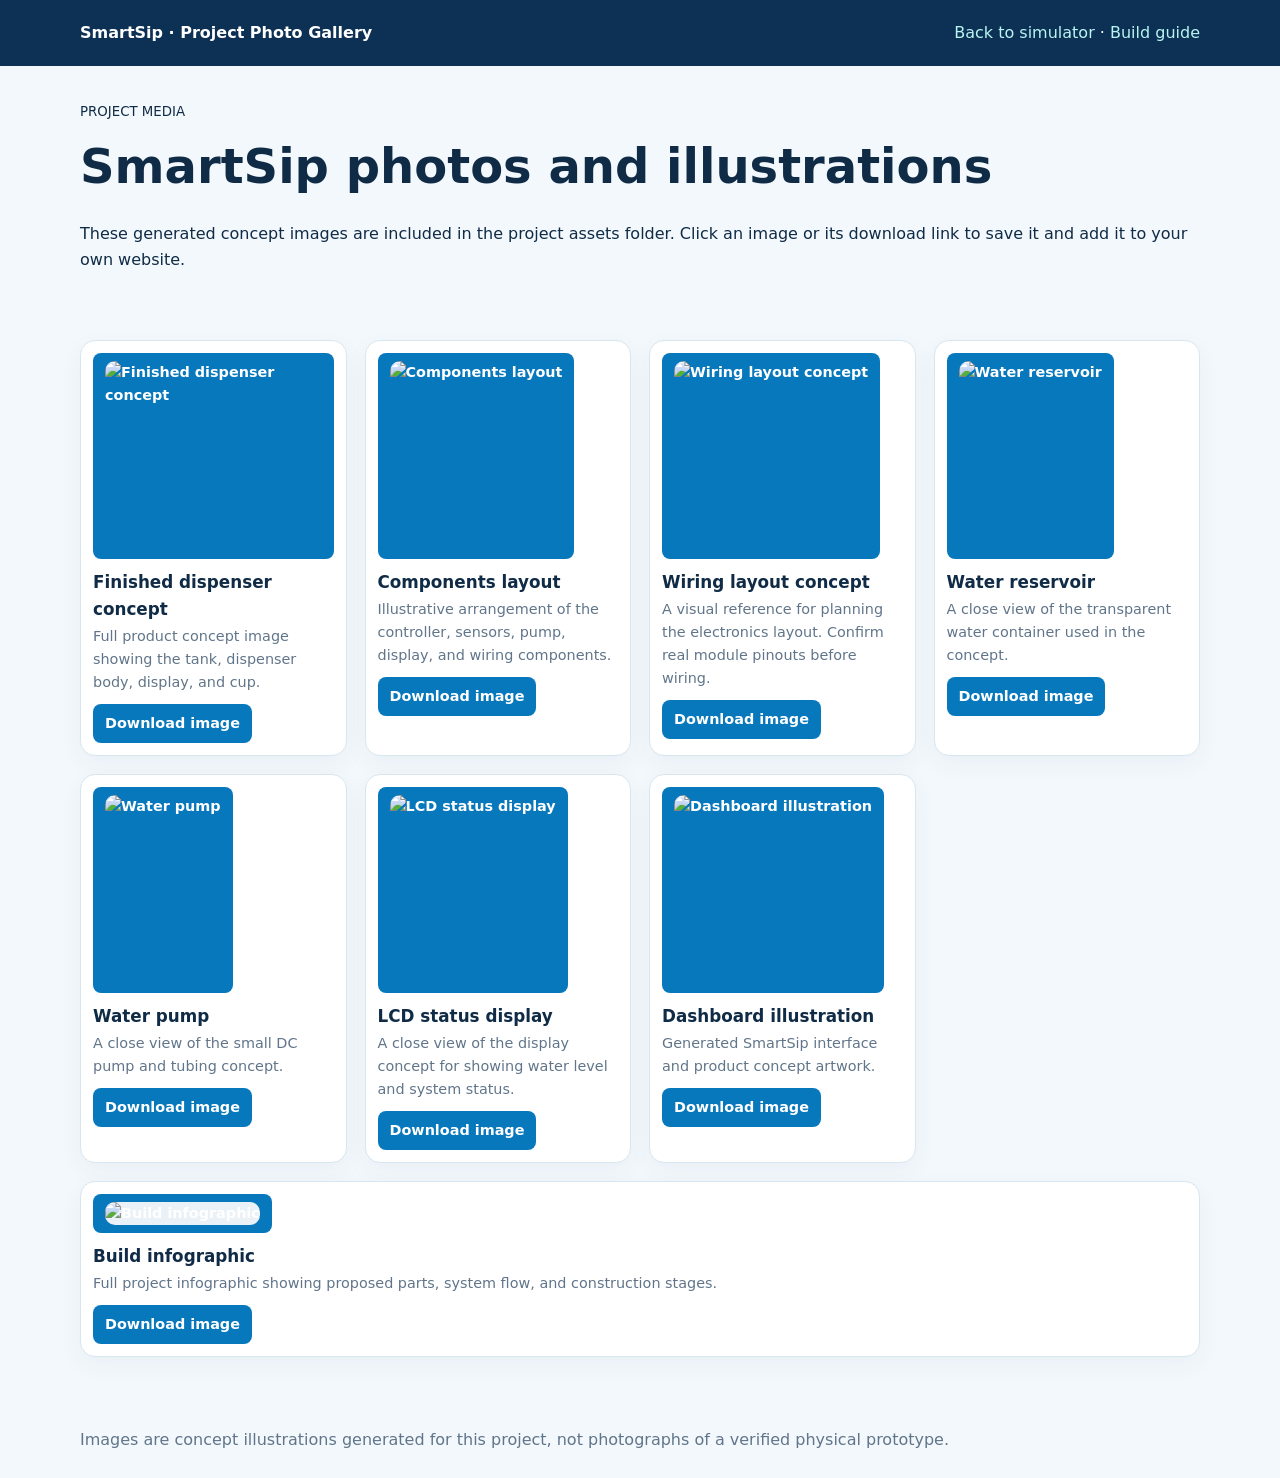
==== photos.html @ 2fa58f1f "Add files via upload" ====
<!doctype html><html lang="en"><head><meta charset="utf-8"><meta name="viewport" content="width=device-width,initial-scale=1"><title>SmartSip Project Photos</title><link rel="stylesheet" href="photos.css"></head><body><header><div class="wrap"><b>SmartSip · Project Photo Gallery</b><span style="float:right"><a href="index.html">Back to simulator</a> · <a href="project-guide.html">Build guide</a></span></div></header><main class="wrap"><section class="intro"><small>PROJECT MEDIA</small><h1>SmartSip photos and illustrations</h1><p>These generated concept images are included in the project assets folder. Click an image or its download link to save it and add it to your own website.</p></section><section class="grid"><article class="card "><a href="assets/smartsip-finished-dispenser.jpg" download><img src="assets/smartsip-finished-dispenser.jpg" alt="Finished dispenser concept"></a><h2>Finished dispenser concept</h2><p>Full product concept image showing the tank, dispenser body, display, and cup.</p><a href="assets/smartsip-finished-dispenser.jpg" download>Download image</a></article><article class="card "><a href="assets/smartsip-components.jpg" download><img src="assets/smartsip-components.jpg" alt="Components layout"></a><h2>Components layout</h2><p>Illustrative arrangement of the controller, sensors, pump, display, and wiring components.</p><a href="assets/smartsip-components.jpg" download>Download image</a></article><article class="card "><a href="assets/smartsip-wiring-layout.jpg" download><img src="assets/smartsip-wiring-layout.jpg" alt="Wiring layout concept"></a><h2>Wiring layout concept</h2><p>A visual reference for planning the electronics layout. Confirm real module pinouts before wiring.</p><a href="assets/smartsip-wiring-layout.jpg" download>Download image</a></article><article class="card "><a href="assets/smartsip-water-tank.jpg" download><img src="assets/smartsip-water-tank.jpg" alt="Water reservoir"></a><h2>Water reservoir</h2><p>A close view of the transparent water container used in the concept.</p><a href="assets/smartsip-water-tank.jpg" download>Download image</a></article><article class="card "><a href="assets/smartsip-water-pump.jpg" download><img src="assets/smartsip-water-pump.jpg" alt="Water pump"></a><h2>Water pump</h2><p>A close view of the small DC pump and tubing concept.</p><a href="assets/smartsip-water-pump.jpg" download>Download image</a></article><article class="card "><a href="assets/smartsip-lcd-display.jpg" download><img src="assets/smartsip-lcd-display.jpg" alt="LCD status display"></a><h2>LCD status display</h2><p>A close view of the display concept for showing water level and system status.</p><a href="assets/smartsip-lcd-display.jpg" download>Download image</a></article><article class="card "><a href="assets/smartsip-dashboard-overview.jpg" download><img src="assets/smartsip-dashboard-overview.jpg" alt="Dashboard illustration"></a><h2>Dashboard illustration</h2><p>Generated SmartSip interface and product concept artwork.</p><a href="assets/smartsip-dashboard-overview.jpg" download>Download image</a></article><article class="card wide"><a href="assets/smartsip-build-infographic.jpg" download><img src="assets/smartsip-build-infographic.jpg" alt="Build infographic"></a><h2>Build infographic</h2><p>Full project infographic showing proposed parts, system flow, and construction stages.</p><a href="assets/smartsip-build-infographic.jpg" download>Download image</a></article></section></main><footer class="wrap">Images are concept illustrations generated for this project, not photographs of a verified physical prototype.</footer></body></html>
---- photos.css ----
body{margin:0;background:#f3f8fc;color:#102b46;font:16px/1.6 system-ui,Arial,sans-serif}.wrap{width:min(1120px,92%);margin:auto}header{background:#0d3155;color:white;padding:20px 0}header a{color:#b9f5f2;text-decoration:none}.intro{padding:32px 0}.intro h1{font-size:clamp(2rem,5vw,3rem);margin:5px 0}.grid{display:grid;grid-template-columns:repeat(auto-fit,minmax(245px,1fr));gap:18px;margin:20px 0 45px}.card{background:white;border:1px solid #d8e6f0;border-radius:15px;padding:12px;box-shadow:0 8px 25px #143c5b0c}.card img{width:100%;height:190px;object-fit:cover;border-radius:10px;display:block}.card h2{font-size:1.05rem;margin:10px 0 2px}.card p{font-size:.9rem;color:#61758a;margin:0 0 10px}.card a{display:inline-block;background:#0878bd;color:white;text-decoration:none;padding:8px 12px;border-radius:8px;font-weight:700;font-size:.9rem}.wide{grid-column:1/-1}.wide img{height:auto;max-height:520px;object-fit:contain;background:#eaf2f8}footer{padding:25px 0;color:#61758a}@media(max-width:560px){.card img{height:170px}}
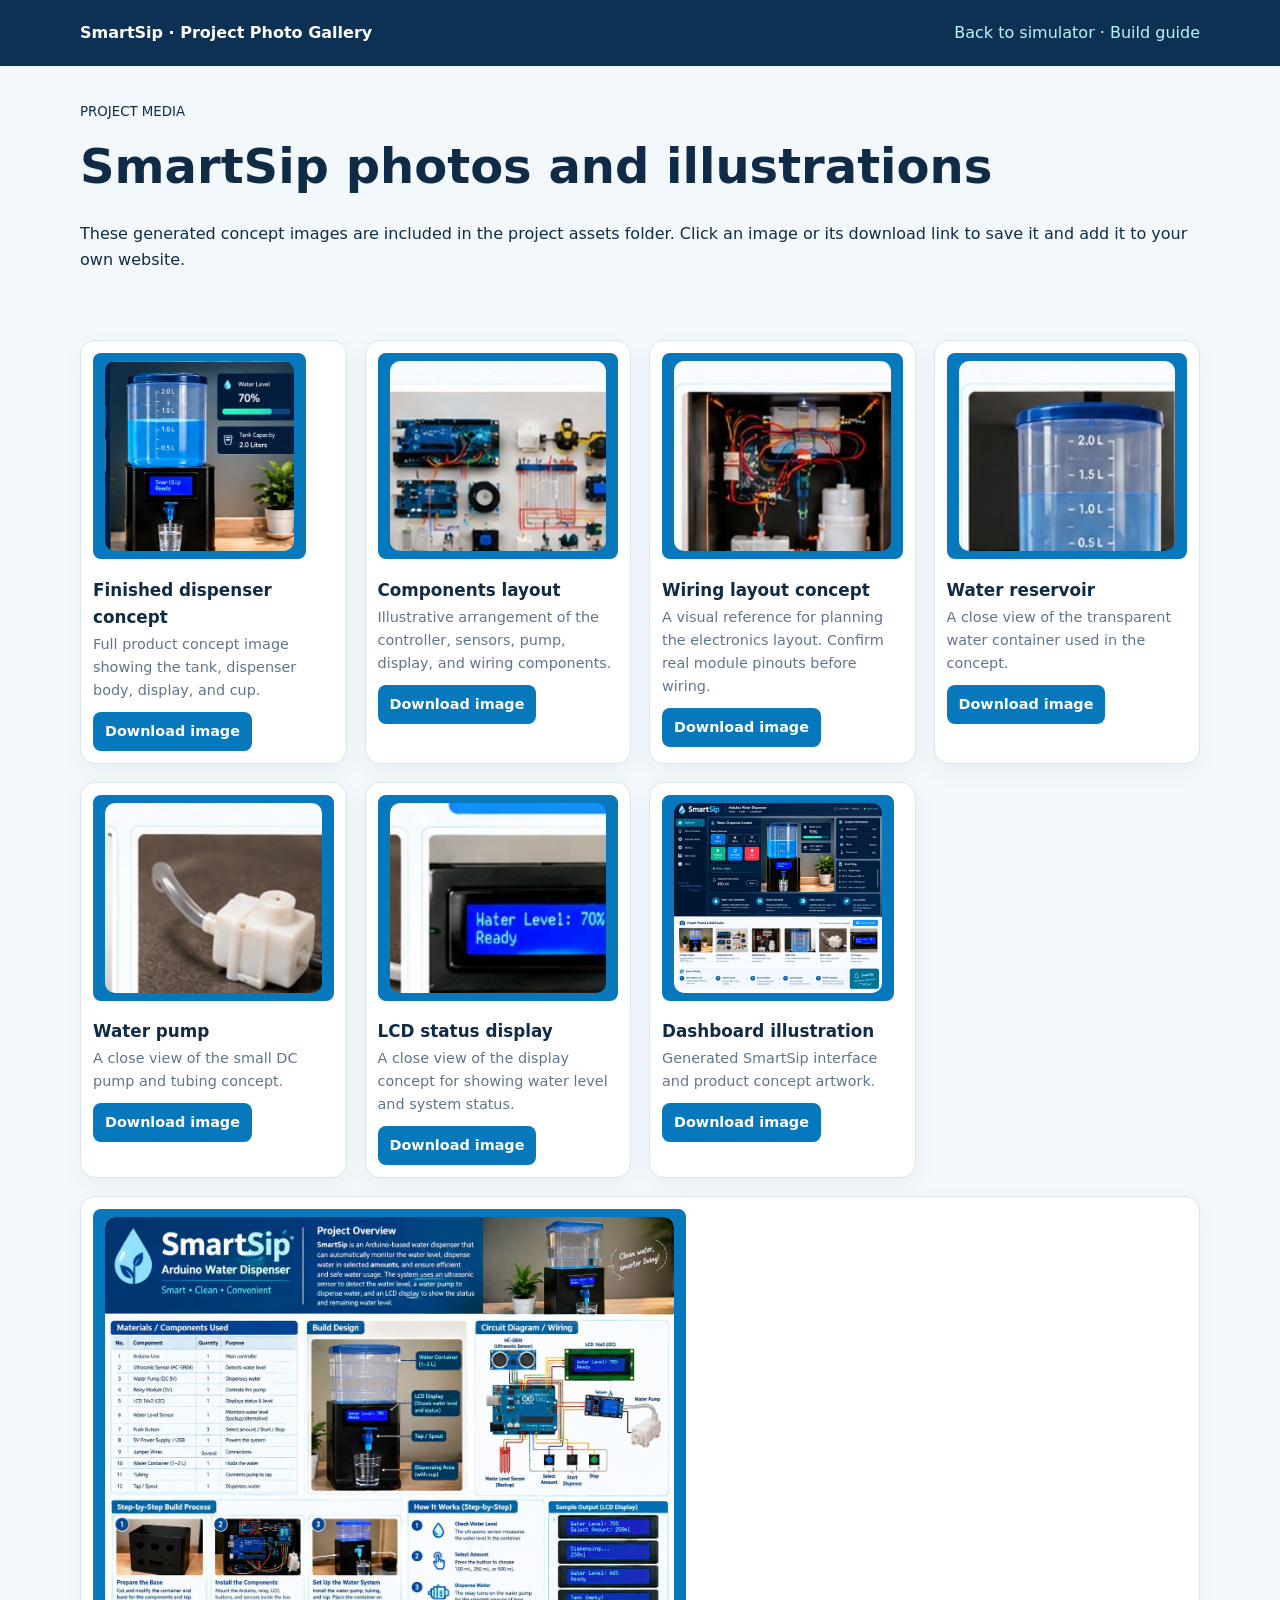
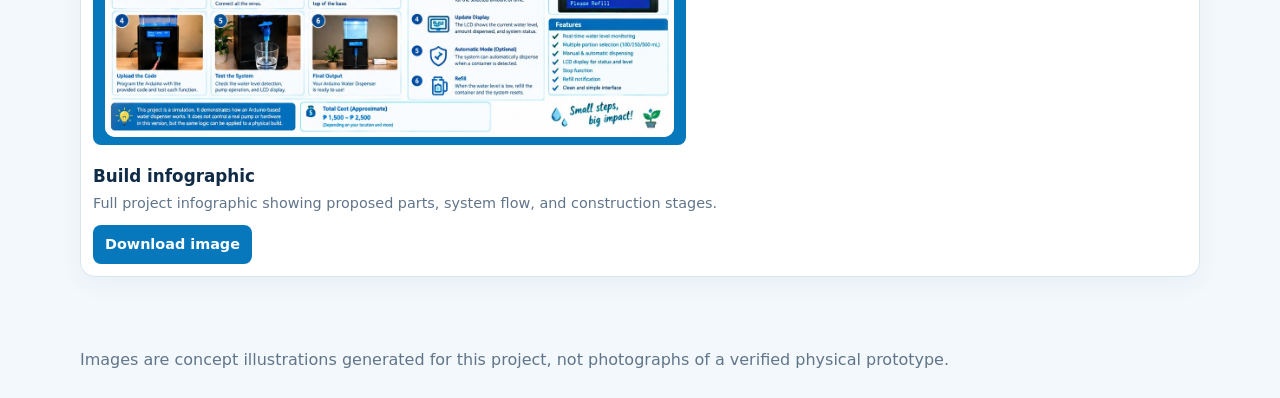
==== commit 275ea175: "Update photos.html" ====
--- a/photos.html
+++ b/photos.html
@@ -1 +1 @@
-<!doctype html><html lang="en"><head><meta charset="utf-8"><meta name="viewport" content="width=device-width,initial-scale=1"><title>SmartSip Project Photos</title><link rel="stylesheet" href="photos.css"></head><body><header><div class="wrap"><b>SmartSip · Project Photo Gallery</b><span style="float:right"><a href="index.html">Back to simulator</a> · <a href="project-guide.html">Build guide</a></span></div></header><main class="wrap"><section class="intro"><small>PROJECT MEDIA</small><h1>SmartSip photos and illustrations</h1><p>These generated concept images are included in the project assets folder. Click an image or its download link to save it and add it to your own website.</p></section><section class="grid"><article class="card "><a href="assets/smartsip-finished-dispenser.jpg" download><img src="assets/smartsip-finished-dispenser.jpg" alt="Finished dispenser concept"></a><h2>Finished dispenser concept</h2><p>Full product concept image showing the tank, dispenser body, display, and cup.</p><a href="assets/smartsip-finished-dispenser.jpg" download>Download image</a></article><article class="card "><a href="assets/smartsip-components.jpg" download><img src="assets/smartsip-components.jpg" alt="Components layout"></a><h2>Components layout</h2><p>Illustrative arrangement of the controller, sensors, pump, display, and wiring components.</p><a href="assets/smartsip-components.jpg" download>Download image</a></article><article class="card "><a href="assets/smartsip-wiring-layout.jpg" download><img src="assets/smartsip-wiring-layout.jpg" alt="Wiring layout concept"></a><h2>Wiring layout concept</h2><p>A visual reference for planning the electronics layout. Confirm real module pinouts before wiring.</p><a href="assets/smartsip-wiring-layout.jpg" download>Download image</a></article><article class="card "><a href="assets/smartsip-water-tank.jpg" download><img src="assets/smartsip-water-tank.jpg" alt="Water reservoir"></a><h2>Water reservoir</h2><p>A close view of the transparent water container used in the concept.</p><a href="assets/smartsip-water-tank.jpg" download>Download image</a></article><article class="card "><a href="assets/smartsip-water-pump.jpg" download><img src="assets/smartsip-water-pump.jpg" alt="Water pump"></a><h2>Water pump</h2><p>A close view of the small DC pump and tubing concept.</p><a href="assets/smartsip-water-pump.jpg" download>Download image</a></article><article class="card "><a href="assets/smartsip-lcd-display.jpg" download><img src="assets/smartsip-lcd-display.jpg" alt="LCD status display"></a><h2>LCD status display</h2><p>A close view of the display concept for showing water level and system status.</p><a href="assets/smartsip-lcd-display.jpg" download>Download image</a></article><article class="card "><a href="assets/smartsip-dashboard-overview.jpg" download><img src="assets/smartsip-dashboard-overview.jpg" alt="Dashboard illustration"></a><h2>Dashboard illustration</h2><p>Generated SmartSip interface and product concept artwork.</p><a href="assets/smartsip-dashboard-overview.jpg" download>Download image</a></article><article class="card wide"><a href="assets/smartsip-build-infographic.jpg" download><img src="assets/smartsip-build-infographic.jpg" alt="Build infographic"></a><h2>Build infographic</h2><p>Full project infographic showing proposed parts, system flow, and construction stages.</p><a href="assets/smartsip-build-infographic.jpg" download>Download image</a></article></section></main><footer class="wrap">Images are concept illustrations generated for this project, not photographs of a verified physical prototype.</footer></body></html>+<!doctype html><html lang="en"><head><meta charset="utf-8"><meta name="viewport" content="width=device-width,initial-scale=1"><title>SmartSip Project Photos</title><link rel="stylesheet" href="photos.css"></head><body><header><div class="wrap"><b>SmartSip · Project Photo Gallery</b><span style="float:right"><a href="index.html">Back to simulator</a> · <a href="project-guide.html">Build guide</a></span></div></header><main class="wrap"><section class="intro"><small>PROJECT MEDIA</small><h1>SmartSip photos and illustrations</h1><p>These generated concept images are included in the project assets folder. Click an image or its download link to save it and add it to your own website.</p></section><section class="grid"><article class="card "><a href="smartsip-finished-dispenser.jpg" download><img src="smartsip-finished-dispenser.jpg" alt="Finished dispenser concept"></a><h2>Finished dispenser concept</h2><p>Full product concept image showing the tank, dispenser body, display, and cup.</p><a href="smartsip-finished-dispenser.jpg" download>Download image</a></article><article class="card "><a href="smartsip-components.jpg" download><img src="smartsip-components.jpg" alt="Components layout"></a><h2>Components layout</h2><p>Illustrative arrangement of the controller, sensors, pump, display, and wiring components.</p><a href="smartsip-components.jpg" download>Download image</a></article><article class="card "><a href="smartsip-wiring-layout.jpg" download><img src="smartsip-wiring-layout.jpg" alt="Wiring layout concept"></a><h2>Wiring layout concept</h2><p>A visual reference for planning the electronics layout. Confirm real module pinouts before wiring.</p><a href="assets/smartsip-wiring-layout.jpg" download>Download image</a></article><article class="card "><a href="smartsip-water-tank.jpg" download><img src="smartsip-water-tank.jpg" alt="Water reservoir"></a><h2>Water reservoir</h2><p>A close view of the transparent water container used in the concept.</p><a href="smartsip-water-tank.jpg" download>Download image</a></article><article class="card "><a href="smartsip-water-pump.jpg" download><img src="smartsip-water-pump.jpg" alt="Water pump"></a><h2>Water pump</h2><p>A close view of the small DC pump and tubing concept.</p><a href="smartsip-water-pump.jpg" download>Download image</a></article><article class="card "><a href="smartsip-lcd-display.jpg" download><img src="smartsip-lcd-display.jpg" alt="LCD status display"></a><h2>LCD status display</h2><p>A close view of the display concept for showing water level and system status.</p><a href="smartsip-lcd-display.jpg" download>Download image</a></article><article class="card "><a href="smartsip-dashboard-overview.jpg" download><img src="smartsip-dashboard-overview.jpg" alt="Dashboard illustration"></a><h2>Dashboard illustration</h2><p>Generated SmartSip interface and product concept artwork.</p><a href="smartsip-dashboard-overview.jpg" download>Download image</a></article><article class="card wide"><a href="smartsip-build-infographic.jpg" download><img src="smartsip-build-infographic.jpg" alt="Build infographic"></a><h2>Build infographic</h2><p>Full project infographic showing proposed parts, system flow, and construction stages.</p><a href="smartsip-build-infographic.jpg" download>Download image</a></article></section></main><footer class="wrap">Images are concept illustrations generated for this project, not photographs of a verified physical prototype.</footer></body></html>
